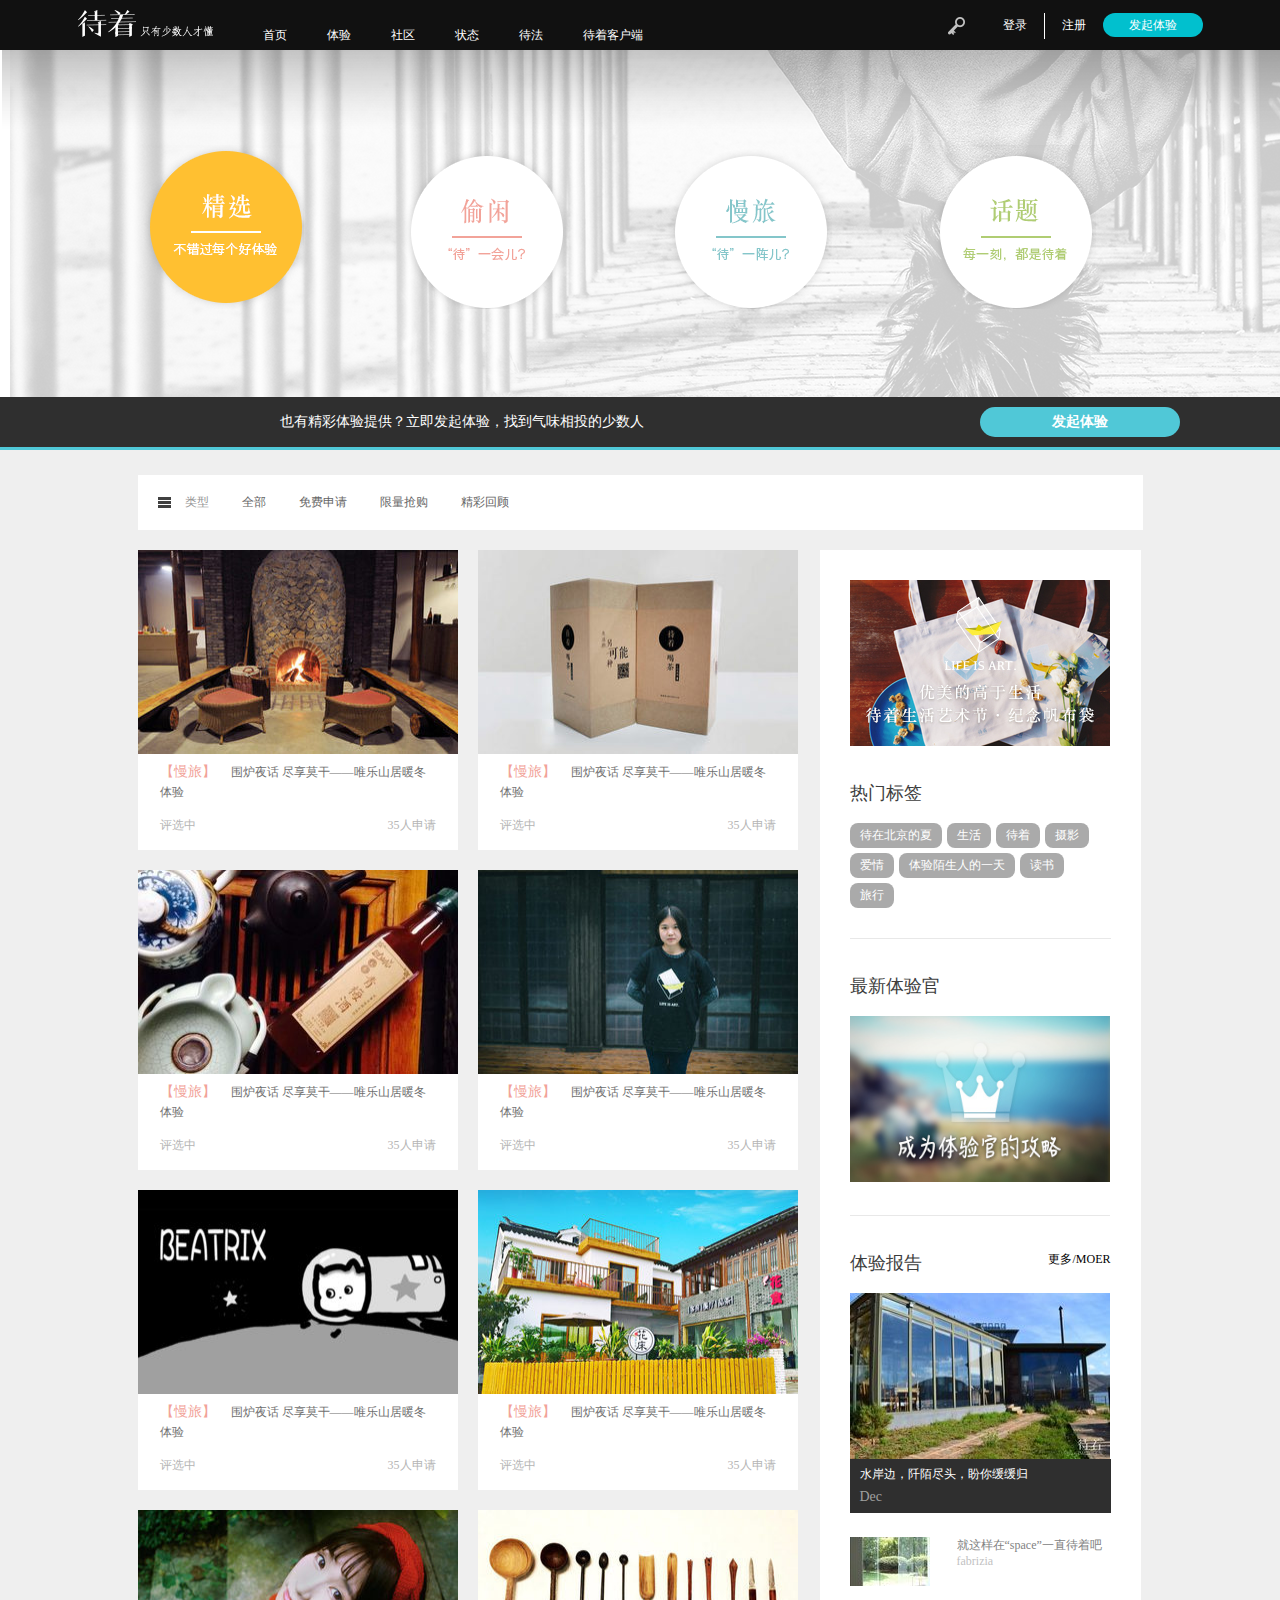
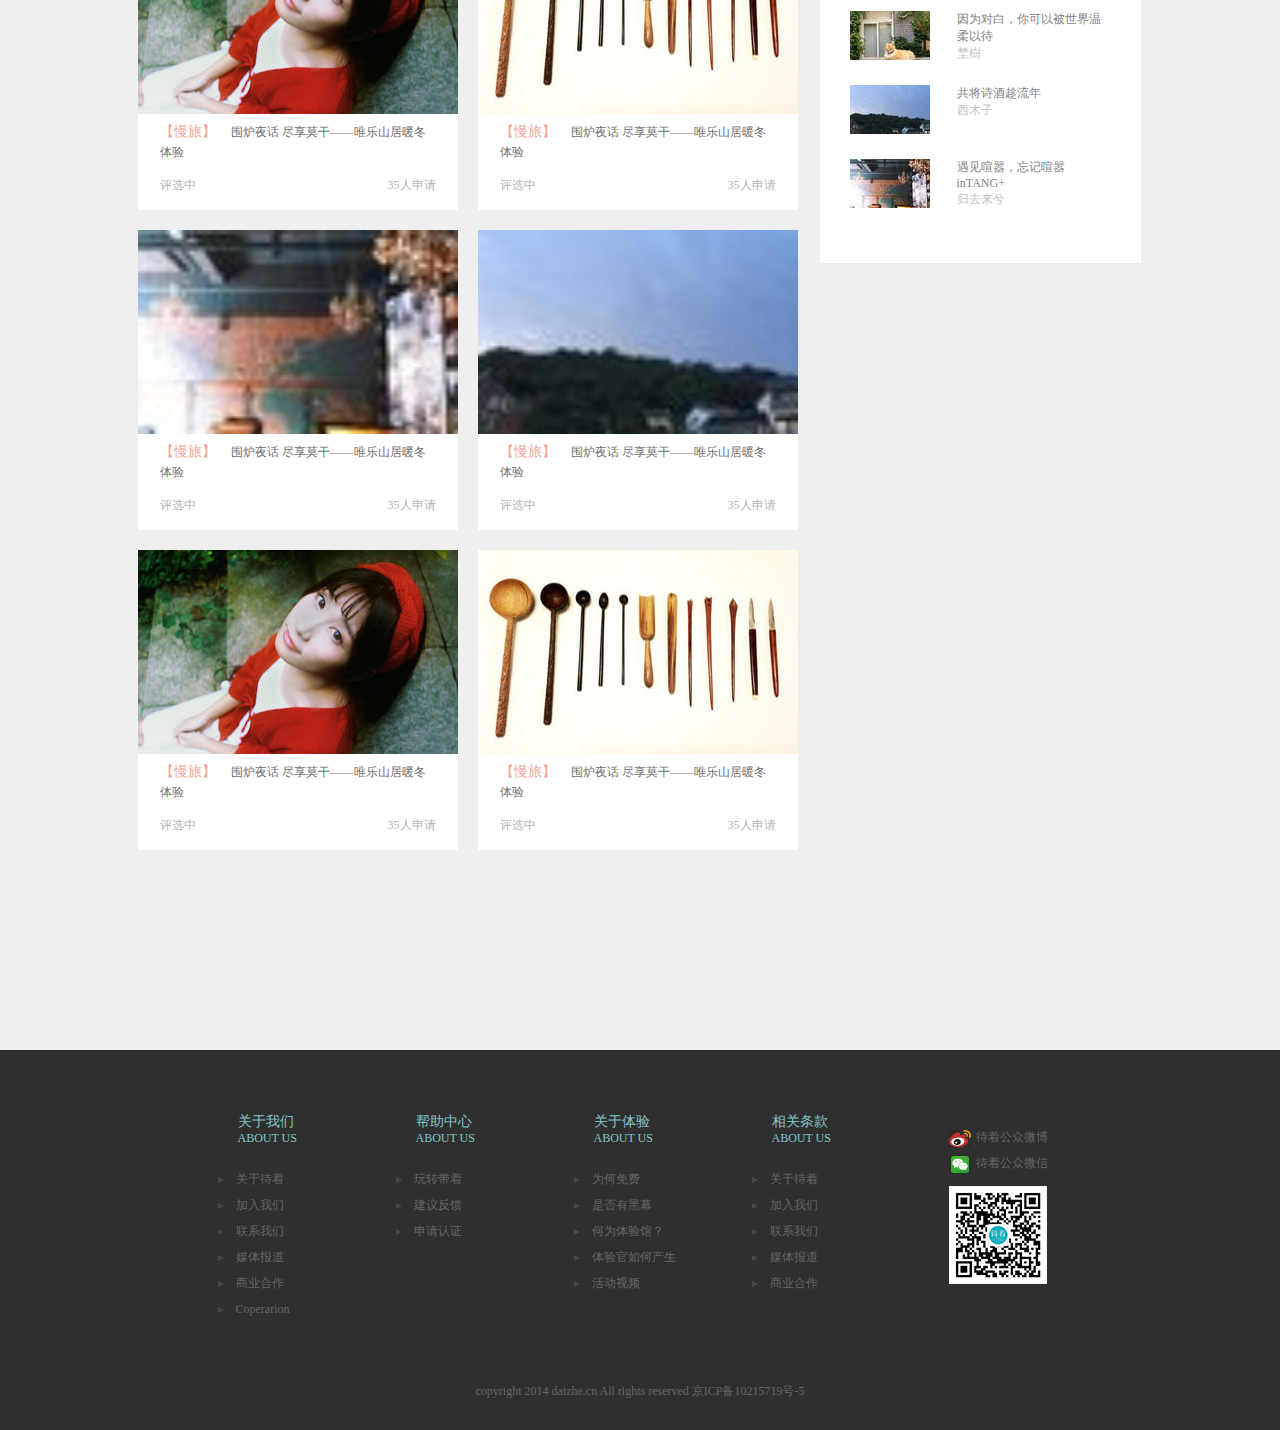
==== stayproject/experience.html @ 308fd0de "stayproject add v1.0" ====
<!DOCTYPE html>
<html>
<head lang="en">
    <meta charset="UTF-8">
    <title></title>
    <link rel="stylesheet" href="css/reset.css">
    <link rel="stylesheet" href="css/common.css">
    <link rel="stylesheet" href="css/experience.css">
</head>
<body>
<!--header部分-->
<div class="header">
    <div class="header-container comWidth">
        <a href="#" class="logo fleft"></a>
        <ul class="fleft">
            <li><a href="index.html">首页</a></li>
            <li><a href="#">体验</a></li>
            <li><a href="#">社区</a></li>
            <li><a href="#">状态</a></li>
            <li><a href="#">待法</a></li>
            <li><a href="#">待着客户端</a></li>
        </ul>
        <div class="header-right fright">
            <button></button>
            <a href="login.html">登录</a>
            <i></i>
            <a href="register.html">注册</a>
            <a href="#" class="create-btn">发起体验</a>
        </div>
    </div>
</div>


<!--banner部分-->
<div class="banner">
    <div class="list">
        <ul>
            <li><a class="jx" href="#"></a></li>
            <li><a class="mv" href="#"></a></li>
            <li><a class="tx" href="#"></a></li>
            <li><a class="ht" href="#"></a></li>
        </ul>
    </div>

    <div class="banner-info">
        <span>也有精彩体验提供？立即发起体验，找到气味相投的少数人</span>
        <button>发起体验</button>
    </div>
</div>
<!--------------------商品列表部分-------------------->
<div class="content">
    <div class="content-container">
        <div class="category">
            <i></i>
            <span>类型</span>
            <a href="#">全部</a>
            <a href="#">免费申请</a>
            <a href="#">限量抢购</a>
            <a href="#">精彩回顾</a>
        </div>
        <div class="list">
            <dl>
                <dt>
                    <img src="images/experience/img14.jpg" alt="">
                    <i class="freeTag"></i>
                </dt>
                <dd>
                    <p class="description"><strong>【慢旅】</strong><span>围炉夜话 尽享莫干——唯乐山居暖冬体验</span></p>
                    <p class="applay"><span class="status">评选中</span><span class="num"><b>35</b>人申请</span></p>
                </dd>
            </dl>

            <dl>
                <dt>
                    <img src="images/experience/img15.jpg" alt="">
                    <i class="freeTag"></i>
                </dt>
                <dd>
                    <p class="description"><strong>【慢旅】</strong><span>围炉夜话 尽享莫干——唯乐山居暖冬体验</span></p>
                    <p class="applay"><span class="status">评选中</span><span class="num"><b>35</b>人申请</span></p>
                </dd>
            </dl>
            <dl>
                <dt>
                    <img src="images/experience/img13.jpg" alt="">
                    <i class="freeTag"></i>
                </dt>
                <dd>
                    <p class="description"><strong>【慢旅】</strong><span>围炉夜话 尽享莫干——唯乐山居暖冬体验</span></p>
                    <p class="applay"><span class="status">评选中</span><span class="num"><b>35</b>人申请</span></p>
                </dd>
            </dl>

            <dl>
                <dt>
                    <img src="images/experience/img12.jpg" alt="">
                    <i class="freeTag"></i>
                </dt>
                <dd>
                    <p class="description"><strong>【慢旅】</strong><span>围炉夜话 尽享莫干——唯乐山居暖冬体验</span></p>
                    <p class="applay"><span class="status">评选中</span><span class="num"><b>35</b>人申请</span></p>
                </dd>
            </dl>
            <dl>
                <dt>
                    <img src="images/experience/img11.jpg" alt="">
                    <i class="freeTag"></i>
                </dt>
                <dd>
                    <p class="description"><strong>【慢旅】</strong><span>围炉夜话 尽享莫干——唯乐山居暖冬体验</span></p>
                    <p class="applay"><span class="status">评选中</span><span class="num"><b>35</b>人申请</span></p>
                </dd>
            </dl>

            <dl>
                <dt>
                    <img src="images/experience/img10.jpg" alt="">
                    <i class="freeTag"></i>
                </dt>
                <dd>
                    <p class="description"><strong>【慢旅】</strong><span>围炉夜话 尽享莫干——唯乐山居暖冬体验</span></p>
                    <p class="applay"><span class="status">评选中</span><span class="num"><b>35</b>人申请</span></p>
                </dd>
            </dl>
            <dl>
                <dt>
                    <img src="images/experience/img9.jpg" alt="">
                    <i class="freeTag"></i>
                </dt>
                <dd>
                    <p class="description"><strong>【慢旅】</strong><span>围炉夜话 尽享莫干——唯乐山居暖冬体验</span></p>
                    <p class="applay"><span class="status">评选中</span><span class="num"><b>35</b>人申请</span></p>
                </dd>
            </dl>

            <dl>
                <dt>
                    <img src="images/experience/img8.jpg" alt="">
                    <i class="freeTag"></i>
                </dt>
                <dd>
                    <p class="description"><strong>【慢旅】</strong><span>围炉夜话 尽享莫干——唯乐山居暖冬体验</span></p>
                    <p class="applay"><span class="status">评选中</span><span class="num"><b>35</b>人申请</span></p>
                </dd>
            </dl>
            <dl>
                <dt>
                    <img src="images/experience/img6.jpg" alt="">
                    <i class="freeTag"></i>
                </dt>
                <dd>
                    <p class="description"><strong>【慢旅】</strong><span>围炉夜话 尽享莫干——唯乐山居暖冬体验</span></p>
                    <p class="applay"><span class="status">评选中</span><span class="num"><b>35</b>人申请</span></p>
                </dd>
            </dl>

            <dl>
                <dt>
                    <img src="images/experience/img5.jpg" alt="">
                    <i class="freeTag"></i>
                </dt>
                <dd>
                    <p class="description"><strong>【慢旅】</strong><span>围炉夜话 尽享莫干——唯乐山居暖冬体验</span></p>
                    <p class="applay"><span class="status">评选中</span><span class="num"><b>35</b>人申请</span></p>
                </dd>
            </dl>
            <dl>
                <dt>
                    <img src="images/experience/img9.jpg" alt="">
                    <i class="freeTag"></i>
                </dt>
                <dd>
                    <p class="description"><strong>【慢旅】</strong><span>围炉夜话 尽享莫干——唯乐山居暖冬体验</span></p>
                    <p class="applay"><span class="status">评选中</span><span class="num"><b>35</b>人申请</span></p>
                </dd>
            </dl>

            <dl>
                <dt>
                    <img src="images/experience/img8.jpg" alt="">
                    <i class="freeTag"></i>
                </dt>
                <dd>
                    <p class="description"><strong>【慢旅】</strong><span>围炉夜话 尽享莫干——唯乐山居暖冬体验</span></p>
                    <p class="applay"><span class="status">评选中</span><span class="num"><b>35</b>人申请</span></p>
                </dd>
            </dl>
        </div>
        <div class="side">
            <img src="images/experience/img16.jpg" alt="">

            <div><h2>热门标签</h2></div>
            <ul class="tabList">
                <li><a href="#">待在北京的夏</a></li>
                <li><a href="#">生活</a></li>
                <li><a href="#">待着</a></li>
                <li><a href="#">摄影</a></li>
                <li><a href="#">爱情</a></li>
                <li><a href="#">体验陌生人的一天</a></li>
                <li><a href="#">读书</a></li>
                <li><a href="#">旅行</a></li>
            </ul>
            <h2>最新体验官</h2>
            <ul>
                <li><a href="#"></a></li>
                <li><a href="#"></a></li>
                <li><a href="#"></a></li>
                <li><a href="#"></a></li>
            </ul>
            <img class="expTitle" src="images/experience/img1.jpg" alt="">

            <div><h2 class="fleft">体验报告</h2><span class="more fright">更多/MOER</span></div>
            <div>
                <img src="images/experience/img2.jpg" alt="">

                <p class="imgText">
                    <span>水岸边，阡陌尽头，盼你缓缓归<br></span>
                    <b>Dec</b>
                </p>

                <div class="imgList">
                    <dl>
                        <dt>
                            <a class="one" href="#"></a>
                        </dt>
                        <dd>
                            <p>就这样在“space”一直待着吧 </p>
                            <b>fabrizia</b>
                        </dd>
                    </dl>
                    <dl>
                        <dt>
                            <a class="two" href="#"></a>
                        </dt>
                        <dd>
                            <p>因为对白，你可以被世界温柔以待
                            </p>
                            <b>埜樹</b>
                        </dd>
                    </dl>
                    <dl>
                        <dt>
                            <a class="three" href="#"></a>
                        </dt>
                        <dd>
                            <p>共将诗酒趁流年
                            </p>
                            <b>西木子</b>
                        </dd>
                    </dl>
                    <dl>
                        <dt>
                            <a class="four" href="#"></a>
                        </dt>
                        <dd>
                            <p>遇见喧嚣，忘记喧嚣 inTANG+
                            </p>
                            <b>归去来兮</b>
                        </dd>
                    </dl>
                </div>
            </div>
        </div>
    </div>
</div>

<!--footer底部部分-->
<div class="footer">
    <div class="footer-container comWidth">
        <dl>
            <dt>
                <span>关于我们<br></span>
                <b>ABOUT US</b>
            </dt>
            <dd>
                <ul>
                    <li><i></i><a href="#">关于待着</a></li>
                    <li><i></i><a href="#">加入我们</a></li>
                    <li><i></i><a href="#">联系我们</a></li>
                    <li><i></i><a href="#">媒体报道</a></li>
                    <li><i></i><a href="#">商业合作</a></li>
                    <li><i></i><a href="#">Coperarion</a></li>
                </ul>
            </dd>
        </dl>
        <dl>
            <dt>
                <span>帮助中心<br></span>
                <b>ABOUT US</b>
            </dt>
            <dd>
                <ul>
                    <li><i></i><a href="#">玩转带着</a></li>
                    <li><i></i><a href="#">建议反馈</a></li>
                    <li><i></i><a href="#">申请认证</a></li>


                </ul>
            </dd>
        </dl>
        <dl>
            <dt>
                <span>关于体验<br></span>
                <b>ABOUT US</b>
            </dt>
            <dd>
                <ul>
                    <li><i></i><a href="#">为何免费</a></li>
                    <li><i></i><a href="#">是否有黑幕</a></li>
                    <li><i></i><a href="#">何为体验馆？</a></li>
                    <li><i></i><a href="#">体验官如何产生</a></li>
                    <li><i></i><a href="#">活动视频</a></li>
                </ul>
            </dd>
        </dl>
        <dl>
            <dt>
                <span>相关条款<br></span>
                <b>ABOUT US</b>
            </dt>
            <dd>
                <ul>
                    <li><i></i><a href="#">关于待着</a></li>
                    <li><i></i><a href="#">加入我们</a></li>
                    <li><i></i><a href="#">联系我们</a></li>
                    <li><i></i><a href="#">媒体报道</a></li>
                    <li><i></i><a href="#">商业合作</a></li>
                </ul>
            </dd>
        </dl>
        <div class="code">
            <p class="weibo"><i></i><a href="">待着公众微博</a></p>

            <p class="weixin"><i></i><a href="">待着公众微信</a></p>
            <img src="images/common/daizhe_code.png" alt="">
        </div>
        <p class="bottom-info">copyright 2014 daizhe.cn All rights reserved 京ICP备10215719号-5</p>
    </div>
</div>
</body>
</html>
---- stayproject/css/common.css ----
@charset "UTF-8";
.comWidth {
  width: 1125px;
  margin: 0 auto; }

.fleft {
  float: left; }

.fright {
  float: right; }

/*-----------回到顶部-----------------*/
.backtop {
  cursor: pointer;
  position: fixed;
  right: 15px;
  bottom: 30px;
  z-index: 1; }
  .backtop .top {
    display: block;
    width: 60px;
    height: 60px;
    border-bottom: 1px solid #fff;
    background: url("../images/common/returnTop.png") no-repeat left top; }
    .backtop .top:hover {
      background: url("../images/common/returnTop.png") no-repeat left top; }
  .backtop .com {
    display: block;
    width: 60px;
    height: 60px;
    border-bottom: 1px solid #fff;
    background: url("../images/common/returnTop.png") no-repeat left top; }
  .backtop .exp {
    display: block;
    width: 60px;
    height: 60px;
    background: url("../images/common/returnTop.png") no-repeat left top; }

/*--------------------------header顶部部分------------------------------*/
.header {
  height: 50px;
  width: 100%;
  background: #111;
  overflow: hidden; }
  .header .logo {
    display: block;
    width: 135px;
    height: 27px;
    background: url("../images/common/logo.png") no-repeat left top;
    margin-top: 10px;
    margin-right: 30px; }
  .header ul li {
    float: left;
    margin-top: 28px; }
    .header ul li a {
      padding: 0 20px;
      color: #fff;
      line-height: 12px; }
  .header .header-right {
    height: 50px;
    line-height: 50px; }
    .header .header-right button {
      border: 0;
      width: 18px;
      height: 18px;
      background: url("../images/index/search.png") no-repeat left -17px;
      margin-right: 20px;
      vertical-align: middle; }
    .header .header-right i {
      display: inline-block;
      width: 1px;
      height: 26px;
      background: #fff;
      vertical-align: middle; }
    .header .header-right a {
      font-size: 12px;
      color: #fff;
      padding: 0 14px; }
      .header .header-right a:hover {
        color: #84c6ca; }
    .header .header-right .create-btn {
      padding: 5px 26px;
      background: #01c0ce;
      border-radius: 40px; }
      .header .header-right .create-btn:hover {
        color: #fff;
        background: #50c8d7; }

/*------------------------footer底部---------------------------*/
.footer {
  height: 380px;
  background: #2f2f2f;
  position: relative; }
  .footer .footer-container {
    width: 985px;
    padding-left: 140px; }
    .footer .footer-container dl {
      float: left;
      width: 178px;
      margin-top: 63px; }
      .footer .footer-container dl dt {
        padding-left: 20px;
        margin-bottom: 20px; }
        .footer .footer-container dl dt span {
          color: #84c6ca;
          font-size: 14px; }
        .footer .footer-container dl dt b {
          font-size: 12px;
          color: #84c6ca; }
      .footer .footer-container dl dd ul li i {
        display: inline-block;
        width: 8px;
        height: 8px;
        background: url("../images/index/bottomherf_bg.png") no-repeat left bottom;
        margin-right: 10px; }
      .footer .footer-container dl dd ul li a {
        line-height: 26px; }
    .footer .footer-container .code {
      float: right;
      margin-top: 74px;
      margin-right: 155px; }
      .footer .footer-container .code .weibo i {
        display: inline-block;
        width: 22px;
        height: 17px;
        background: url("../images/common/sina_icon.png") no-repeat left top;
        vertical-align: middle;
        margin-right: 5px; }
      .footer .footer-container .code .weibo a {
        line-height: 26px; }
        .footer .footer-container .code .weibo a:hover {
          text-decoration: underline; }
      .footer .footer-container .code .weixin {
        margin-bottom: 10px; }
        .footer .footer-container .code .weixin i {
          display: inline-block;
          width: 22px;
          height: 17px;
          background: url("../images/common/weixin_icon.png") no-repeat left top;
          vertical-align: middle;
          margin-right: 5px; }
        .footer .footer-container .code .weixin a {
          line-height: 26px; }
          .footer .footer-container .code .weixin a:hover {
            text-decoration: underline; }
    .footer .footer-container .bottom-info {
      text-align: center;
      position: absolute;
      left: 0;
      right: 0;
      bottom: 30px;
      color: #666; }
---- stayproject/css/experience.css ----
@charset "UTF-8";
.conWidth {
  width: 1000px;
  margin: 0 auto; }

/*------------------banner部分---------------------*/
.banner {
  height: 400px;
  position: relative;
  background: url("../images/experience/list_banner.png") no-repeat left top;
  overflow: hidden; }
  .banner .list {
    width: 1000px;
    margin: 0 auto;
    margin-top: 95px; }
    .banner .list ul {
      margin-right: -100px;
      overflow: hidden; }
      .banner .list ul li {
        float: left;
        margin-right: 100px; }
        .banner .list ul li a {
          display: block;
          width: 164px;
          height: 164px; }
        .banner .list ul li .jx {
          background: url("../images/experience/list_bigNav1.png") no-repeat left top; }
          .banner .list ul li .jx:hover {
            background: url("../images/experience/list_bigNav1.png") no-repeat left -175px; }
        .banner .list ul li .mv {
          background: url("../images/experience/list_bigNav2.png") no-repeat left top; }
          .banner .list ul li .mv:hover {
            background: url("../images/experience/list_bigNav2.png") no-repeat left -180px; }
        .banner .list ul li .tx {
          background: url("../images/experience/list_bigNav3.png") no-repeat left top; }
          .banner .list ul li .tx:hover {
            background: url("../images/experience/list_bigNav3.png") no-repeat left -180px; }
        .banner .list ul li .ht {
          background: url("../images/experience/list_bigNav4new.png") no-repeat left top; }
          .banner .list ul li .ht:hover {
            background: url("../images/experience/list_bigNav4new.png") no-repeat left -175px; }
  .banner .banner-info {
    width: 100%;
    height: 50px;
    border-bottom: 3px solid #50c8d7;
    position: absolute;
    left: 0;
    bottom: 0;
    background: #2f2f2f; }
    .banner .banner-info span {
      color: #fff;
      font-size: 14px;
      line-height: 50px;
      margin-left: 280px; }
    .banner .banner-info button {
      width: 200px;
      height: 30px;
      background: #50c8d7;
      border-radius: 40px;
      border: 0;
      color: #fff;
      font-size: 14px;
      font-weight: bold;
      float: right;
      margin-right: 100px;
      margin-top: 10px; }

/*----------------商品列表部分--------------------*/
.content {
  height: 2200px;
  background: #efefef; }
  .content .content-container {
    width: 1005px;
    height: 2200px;
    margin: 0 auto;
    overflow: hidden; }
    .content .content-container .category {
      height: 55px;
      background: #fff;
      margin-top: 25px;
      line-height: 54px; }
      .content .content-container .category i {
        display: inline-block;
        width: 14px;
        height: 12px;
        background: url("../images/common/icos.png") no-repeat -352px -118px;
        margin-left: 20px;
        margin-right: 10px;
        vertical-align: middle; }
      .content .content-container .category span {
        color: #959595; }
      .content .content-container .category a {
        margin-left: 30px; }
        .content .content-container .category a:hover {
          text-decoration: underline; }
    .content .content-container .list {
      width: 682px;
      height: 2200px;
      float: left;
      margin-top: 20px; }
      .content .content-container .list dl {
        width: 320px;
        height: 300px;
        margin: 0 20px 20px 0;
        float: left; }
        .content .content-container .list dl dt {
          height: 204px; }
          .content .content-container .list dl dt img {
            width: 320px;
            height: 204px;
            overflow: hidden; }
        .content .content-container .list dl dd {
          height: 96px;
          background: #fff;
          overflow: hidden; }
          .content .content-container .list dl dd .description {
            padding: 0 32px 0 22px;
            line-height: 20px;
            margin-top: 8px; }
            .content .content-container .list dl dd .description strong {
              color: #f2a399;
              margin-right: 15px; }
            .content .content-container .list dl dd .description span {
              color: #707070; }
          .content .content-container .list dl dd .applay {
            padding: 0 22px;
            margin-top: 15px; }
            .content .content-container .list dl dd .applay .status {
              float: left;
              color: #b5b5b5; }
            .content .content-container .list dl dd .applay .num {
              float: right;
              font-size: 12px;
              color: #b5b5b5; }
              .content .content-container .list dl dd .applay .num b {
                font-size: 12px; }
    .content .content-container .side {
      width: 261px;
      background: #ffffff;
      float: left;
      margin-top: 20px;
      padding: 30px; }
      .content .content-container .side img {
        width: 260px;
        height: 166px; }
      .content .content-container .side h2 {
        color: #3d3d3d;
        font-size: 18px;
        margin-top: 35px;
        margin-bottom: 18px; }
      .content .content-container .side .expTitle {
        padding-bottom: 33px;
        border-bottom: 1px solid #e8e8e8; }
      .content .content-container .side .tabList {
        overflow: hidden;
        padding-bottom: 25px;
        border-bottom: 1px solid #e8e8e8; }
        .content .content-container .side .tabList li {
          float: left;
          margin-right: 5px;
          margin-bottom: 5px; }
          .content .content-container .side .tabList li a {
            display: block;
            padding: 4px 10px;
            color: #fff;
            background: #aaaaaa;
            border-radius: 8px; }
            .content .content-container .side .tabList li a:hover {
              background: #2f2f2f; }
      .content .content-container .side .more {
        display: block;
        margin-top: 35px;
        margin-bottom: 18px; }
      .content .content-container .side .imgText {
        width: 251px;
        height: 54px;
        background: #2f2f2f;
        padding-left: 10px; }
        .content .content-container .side .imgText span {
          color: #fff;
          line-height: 30px; }
        .content .content-container .side .imgText b {
          color: #a0a0a0; }
      .content .content-container .side .imgList {
        margin-top: 24px; }
        .content .content-container .side .imgList dl {
          height: 50px;
          margin-bottom: 24px; }
          .content .content-container .side .imgList dl dt {
            width: 80px;
            height: 52px;
            float: left; }
            .content .content-container .side .imgList dl dt a {
              display: block;
              width: 80px;
              height: 52px; }
            .content .content-container .side .imgList dl dt .one {
              background: url("../images/experience/img3.jpg") no-repeat left top; }
            .content .content-container .side .imgList dl dt .two {
              background: url("../images/experience/img4.jpg") no-repeat left top; }
            .content .content-container .side .imgList dl dt .three {
              background: url("../images/experience/img5.jpg") no-repeat left top; }
            .content .content-container .side .imgList dl dt .four {
              background: url("../images/experience/img6.jpg") no-repeat left top; }
          .content .content-container .side .imgList dl dd {
            float: right;
            width: 154px;
            height: 52px; }
            .content .content-container .side .imgList dl dd p {
              font-size: 12px;
              color: #828282; }
            .content .content-container .side .imgList dl dd b {
              color: #c2c2c2;
              font-size: 12px; }
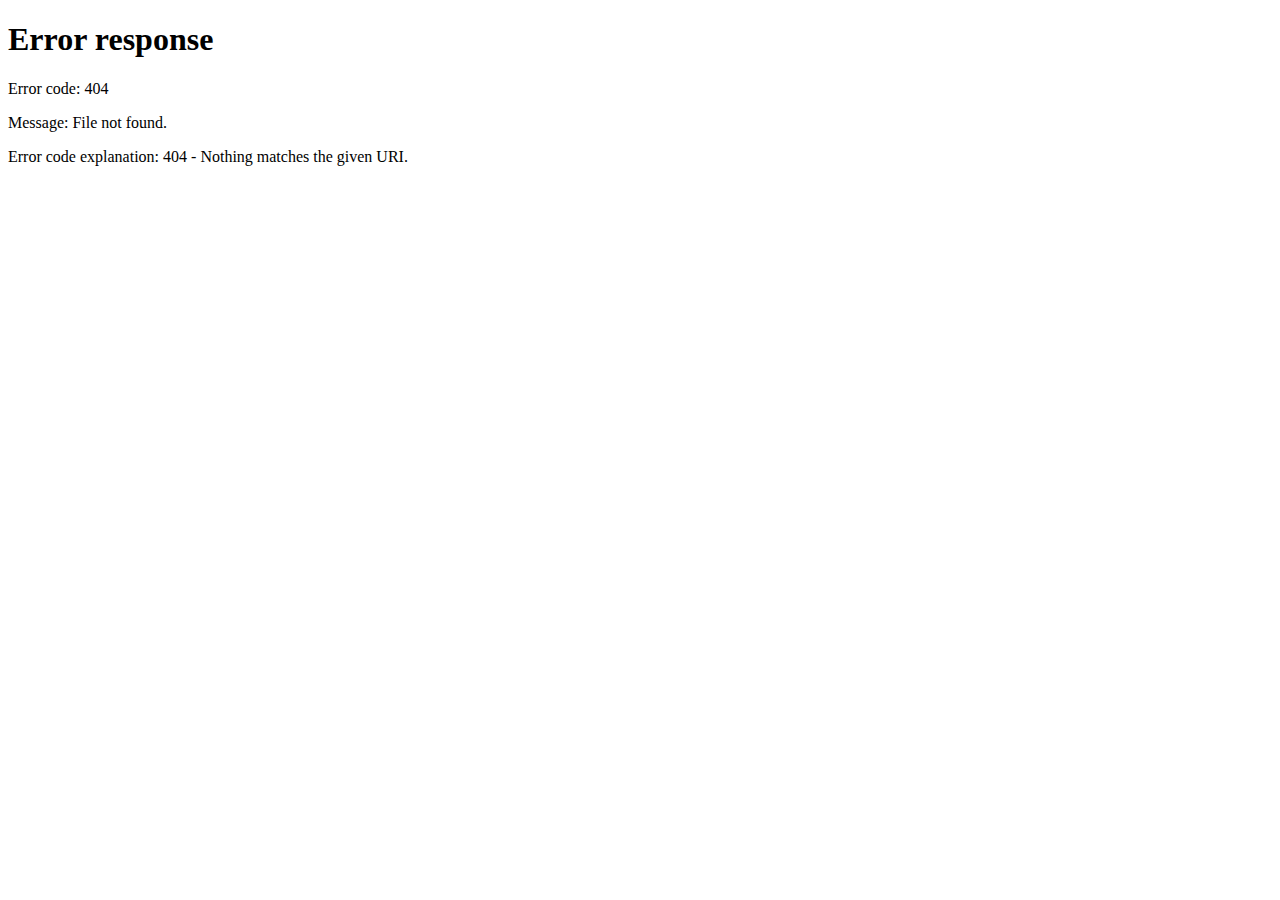
==== commit 5c843caf: "stayproject v2.0" ====
--- a/stayproject/experience.html
+++ b/stayproject/experience.html
@@ -6,6 +6,16 @@
     <link rel="stylesheet" href="css/reset.css">
     <link rel="stylesheet" href="css/common.css">
     <link rel="stylesheet" href="css/experience.css">
+    <link rel="stylesheet" href="css/Pager.css">
+
+    <script src="js/source/jquery-1.8.3.min.js"></script>
+    <script src="js/source/jquery.pager.js"></script>
+
+    <!--<script src="js/source/jquery-3.1.0.js"></script>-->
+    <script src="js/me/common.js"></script>
+    <script src="js/source/startMove.js"></script>
+    <script src="js/me/experience.js"></script>
+
 </head>
 <body>
 <!--header部分-->
@@ -13,7 +23,7 @@
     <div class="header-container comWidth">
         <a href="#" class="logo fleft"></a>
         <ul class="fleft">
-            <li><a href="index.html">首页</a></li>
+            <li><a href="" id="indexpage">首页</a></li>
             <li><a href="#">体验</a></li>
             <li><a href="#">社区</a></li>
             <li><a href="#">状态</a></li>
@@ -22,9 +32,22 @@
         </ul>
         <div class="header-right fright">
             <button></button>
-            <a href="login.html">登录</a>
-            <i></i>
-            <a href="register.html">注册</a>
+            <div class="loginregbox" id="loginregbox">
+                <a href="login.html">登录</a>
+                <i></i>
+                <a href="register.html">注册</a>
+            </div>
+            <div id="loginedbox">
+                <a class="username" id="currentUser" href="#" class="a">沉默抒怀者</a>
+                <i class="trangle"></i>
+                <div id="infolist">
+                    <a href="" id="mycenter">个人主页</a>
+                    <a href="" id="mymsg">消息中心</a>
+                    <a href="" id="myexp">我的体验</a>
+                    <a href="" id="setting">个人设置</a>
+                    <a href="" id="exit">退出</a>
+                </div>
+            </div>
             <a href="#" class="create-btn">发起体验</a>
         </div>
     </div>
@@ -59,133 +82,147 @@
             <a href="#">精彩回顾</a>
         </div>
         <div class="list">
-            <dl>
-                <dt>
-                    <img src="images/experience/img14.jpg" alt="">
-                    <i class="freeTag"></i>
-                </dt>
-                <dd>
-                    <p class="description"><strong>【慢旅】</strong><span>围炉夜话 尽享莫干——唯乐山居暖冬体验</span></p>
-                    <p class="applay"><span class="status">评选中</span><span class="num"><b>35</b>人申请</span></p>
-                </dd>
-            </dl>
-
-            <dl>
+            <dl class="imgItem">
                 <dt>
                     <img src="images/experience/img15.jpg" alt="">
                     <i class="freeTag"></i>
-                </dt>
-                <dd>
-                    <p class="description"><strong>【慢旅】</strong><span>围炉夜话 尽享莫干——唯乐山居暖冬体验</span></p>
-                    <p class="applay"><span class="status">评选中</span><span class="num"><b>35</b>人申请</span></p>
-                </dd>
-            </dl>
-            <dl>
+                    <a href="#" class="querydetailbtn"><em>查看详情</em></a>
+                </dt>
+                <dd>
+                    <p class="description"><strong>【慢旅】</strong><span>围炉夜话 尽享莫干——唯乐山居暖冬体验</span></p>
+                    <p class="applay"><span class="status">评选中</span><span class="num"><b>35</b>人申请</span></p>
+                </dd>
+            </dl>
+
+            <dl class="imgItem">
+                <dt>
+                    <img src="images/experience/img15.jpg" alt="">
+                    <i class="freeTag"></i>
+                    <a href="#" class="querydetailbtn"><em>查看详情</em></a>
+                </dt>
+                <dd>
+                    <p class="description"><strong>【慢旅】</strong><span>围炉夜话 尽享莫干——唯乐山居暖冬体验</span></p>
+                    <p class="applay"><span class="status">评选中</span><span class="num"><b>35</b>人申请</span></p>
+                </dd>
+            </dl>
+            <dl class="imgItem">
                 <dt>
                     <img src="images/experience/img13.jpg" alt="">
                     <i class="freeTag"></i>
-                </dt>
-                <dd>
-                    <p class="description"><strong>【慢旅】</strong><span>围炉夜话 尽享莫干——唯乐山居暖冬体验</span></p>
-                    <p class="applay"><span class="status">评选中</span><span class="num"><b>35</b>人申请</span></p>
-                </dd>
-            </dl>
-
-            <dl>
+                    <a href="#" class="querydetailbtn"><em>查看详情</em></a>
+                </dt>
+                <dd>
+                    <p class="description"><strong>【慢旅】</strong><span>围炉夜话 尽享莫干——唯乐山居暖冬体验</span></p>
+                    <p class="applay"><span class="status">评选中</span><span class="num"><b>35</b>人申请</span></p>
+                </dd>
+            </dl>
+
+            <dl class="imgItem">
                 <dt>
                     <img src="images/experience/img12.jpg" alt="">
                     <i class="freeTag"></i>
-                </dt>
-                <dd>
-                    <p class="description"><strong>【慢旅】</strong><span>围炉夜话 尽享莫干——唯乐山居暖冬体验</span></p>
-                    <p class="applay"><span class="status">评选中</span><span class="num"><b>35</b>人申请</span></p>
-                </dd>
-            </dl>
-            <dl>
+                    <a href="#" class="querydetailbtn"><em>查看详情</em></a>
+                </dt>
+                <dd>
+                    <p class="description"><strong>【慢旅】</strong><span>围炉夜话 尽享莫干——唯乐山居暖冬体验</span></p>
+                    <p class="applay"><span class="status">评选中</span><span class="num"><b>35</b>人申请</span></p>
+                </dd>
+            </dl>
+            <dl class="imgItem">
                 <dt>
                     <img src="images/experience/img11.jpg" alt="">
                     <i class="freeTag"></i>
-                </dt>
-                <dd>
-                    <p class="description"><strong>【慢旅】</strong><span>围炉夜话 尽享莫干——唯乐山居暖冬体验</span></p>
-                    <p class="applay"><span class="status">评选中</span><span class="num"><b>35</b>人申请</span></p>
-                </dd>
-            </dl>
-
-            <dl>
+                    <a href="#" class="querydetailbtn"><em>查看详情</em></a>
+                </dt>
+                <dd>
+                    <p class="description"><strong>【慢旅】</strong><span>围炉夜话 尽享莫干——唯乐山居暖冬体验</span></p>
+                    <p class="applay"><span class="status">评选中</span><span class="num"><b>35</b>人申请</span></p>
+                </dd>
+            </dl>
+
+            <dl class="imgItem">
                 <dt>
                     <img src="images/experience/img10.jpg" alt="">
                     <i class="freeTag"></i>
-                </dt>
-                <dd>
-                    <p class="description"><strong>【慢旅】</strong><span>围炉夜话 尽享莫干——唯乐山居暖冬体验</span></p>
-                    <p class="applay"><span class="status">评选中</span><span class="num"><b>35</b>人申请</span></p>
-                </dd>
-            </dl>
-            <dl>
+                    <a href="#" class="querydetailbtn"><em>查看详情</em></a>
+                </dt>
+                <dd>
+                    <p class="description"><strong>【慢旅】</strong><span>围炉夜话 尽享莫干——唯乐山居暖冬体验</span></p>
+                    <p class="applay"><span class="status">评选中</span><span class="num"><b>35</b>人申请</span></p>
+                </dd>
+            </dl>
+            <dl class="imgItem">
                 <dt>
                     <img src="images/experience/img9.jpg" alt="">
                     <i class="freeTag"></i>
-                </dt>
-                <dd>
-                    <p class="description"><strong>【慢旅】</strong><span>围炉夜话 尽享莫干——唯乐山居暖冬体验</span></p>
-                    <p class="applay"><span class="status">评选中</span><span class="num"><b>35</b>人申请</span></p>
-                </dd>
-            </dl>
-
-            <dl>
+                    <a href="#" class="querydetailbtn"><em>查看详情</em></a>
+                </dt>
+                <dd>
+                    <p class="description"><strong>【慢旅】</strong><span>围炉夜话 尽享莫干——唯乐山居暖冬体验</span></p>
+                    <p class="applay"><span class="status">评选中</span><span class="num"><b>35</b>人申请</span></p>
+                </dd>
+            </dl>
+
+            <dl class="imgItem">
                 <dt>
                     <img src="images/experience/img8.jpg" alt="">
                     <i class="freeTag"></i>
-                </dt>
-                <dd>
-                    <p class="description"><strong>【慢旅】</strong><span>围炉夜话 尽享莫干——唯乐山居暖冬体验</span></p>
-                    <p class="applay"><span class="status">评选中</span><span class="num"><b>35</b>人申请</span></p>
-                </dd>
-            </dl>
-            <dl>
+                    <a href="#" class="querydetailbtn"><em>查看详情</em></a>
+                </dt>
+                <dd>
+                    <p class="description"><strong>【慢旅】</strong><span>围炉夜话 尽享莫干——唯乐山居暖冬体验</span></p>
+                    <p class="applay"><span class="status">评选中</span><span class="num"><b>35</b>人申请</span></p>
+                </dd>
+            </dl>
+            <dl class="imgItem">
                 <dt>
                     <img src="images/experience/img6.jpg" alt="">
                     <i class="freeTag"></i>
-                </dt>
-                <dd>
-                    <p class="description"><strong>【慢旅】</strong><span>围炉夜话 尽享莫干——唯乐山居暖冬体验</span></p>
-                    <p class="applay"><span class="status">评选中</span><span class="num"><b>35</b>人申请</span></p>
-                </dd>
-            </dl>
-
-            <dl>
+                    <a href="#" class="querydetailbtn"><em>查看详情</em></a>
+                </dt>
+                <dd>
+                    <p class="description"><strong>【慢旅】</strong><span>围炉夜话 尽享莫干——唯乐山居暖冬体验</span></p>
+                    <p class="applay"><span class="status">评选中</span><span class="num"><b>35</b>人申请</span></p>
+                </dd>
+            </dl>
+
+            <dl class="imgItem">
                 <dt>
                     <img src="images/experience/img5.jpg" alt="">
                     <i class="freeTag"></i>
-                </dt>
-                <dd>
-                    <p class="description"><strong>【慢旅】</strong><span>围炉夜话 尽享莫干——唯乐山居暖冬体验</span></p>
-                    <p class="applay"><span class="status">评选中</span><span class="num"><b>35</b>人申请</span></p>
-                </dd>
-            </dl>
-            <dl>
+                    <a href="#" class="querydetailbtn"><em>查看详情</em></a>
+                </dt>
+                <dd>
+                    <p class="description"><strong>【慢旅】</strong><span>围炉夜话 尽享莫干——唯乐山居暖冬体验</span></p>
+                    <p class="applay"><span class="status">评选中</span><span class="num"><b>35</b>人申请</span></p>
+                </dd>
+            </dl>
+            <dl class="imgItem">
                 <dt>
                     <img src="images/experience/img9.jpg" alt="">
                     <i class="freeTag"></i>
-                </dt>
-                <dd>
-                    <p class="description"><strong>【慢旅】</strong><span>围炉夜话 尽享莫干——唯乐山居暖冬体验</span></p>
-                    <p class="applay"><span class="status">评选中</span><span class="num"><b>35</b>人申请</span></p>
-                </dd>
-            </dl>
-
-            <dl>
+                    <a href="#" class="querydetailbtn"><em>查看详情</em></a>
+                </dt>
+                <dd>
+                    <p class="description"><strong>【慢旅】</strong><span>围炉夜话 尽享莫干——唯乐山居暖冬体验</span></p>
+                    <p class="applay"><span class="status">评选中</span><span class="num"><b>35</b>人申请</span></p>
+                </dd>
+            </dl>
+
+            <dl class="imgItem">
                 <dt>
                     <img src="images/experience/img8.jpg" alt="">
                     <i class="freeTag"></i>
-                </dt>
-                <dd>
-                    <p class="description"><strong>【慢旅】</strong><span>围炉夜话 尽享莫干——唯乐山居暖冬体验</span></p>
-                    <p class="applay"><span class="status">评选中</span><span class="num"><b>35</b>人申请</span></p>
-                </dd>
-            </dl>
-        </div>
+                    <a href="#" class="querydetailbtn"><em>查看详情</em></a>
+                </dt>
+                <dd>
+                    <p class="description"><strong>【慢旅】</strong><span>围炉夜话 尽享莫干——唯乐山居暖冬体验</span></p>
+                    <p class="applay"><span class="status">评选中</span><span class="num"><b>35</b>人申请</span></p>
+                </dd>
+            </dl>
+            <div id="pager" ></div>
+        </div>
+
         <div class="side">
             <img src="images/experience/img16.jpg" alt="">
 
--- a/stayproject/css/common.css
+++ b/stayproject/css/common.css
@@ -23,25 +23,28 @@
     border-bottom: 1px solid #fff;
     background: url("../images/common/returnTop.png") no-repeat left top; }
     .backtop .top:hover {
-      background: url("../images/common/returnTop.png") no-repeat left top; }
+      background: url("../images/common/returnTop.png") no-repeat left -66px; }
   .backtop .com {
     display: block;
     width: 60px;
     height: 60px;
     border-bottom: 1px solid #fff;
-    background: url("../images/common/returnTop.png") no-repeat left top; }
+    background: url("../images/common/returnTop.png") no-repeat -67px top; }
+    .backtop .com:hover {
+      background: url("../images/common/returnTop.png") no-repeat -67px -66px; }
   .backtop .exp {
     display: block;
     width: 60px;
     height: 60px;
-    background: url("../images/common/returnTop.png") no-repeat left top; }
+    background: url("../images/common/returnTop.png") no-repeat -133px top; }
+    .backtop .exp:hover {
+      background: url("../images/common/returnTop.png") no-repeat -133px -66px; }
 
 /*--------------------------header顶部部分------------------------------*/
 .header {
   height: 50px;
   width: 100%;
-  background: #111;
-  overflow: hidden; }
+  background: #111; }
   .header .logo {
     display: block;
     width: 135px;
@@ -64,24 +67,67 @@
       width: 18px;
       height: 18px;
       background: url("../images/index/search.png") no-repeat left -17px;
-      margin-right: 20px;
-      vertical-align: middle; }
-    .header .header-right i {
+      padding-right: 20px;
+      vertical-align: middle;
+      border-right-width: 1px;
+      border-right-style: solid;
+      border-right-color: #393A3C;
+      margin-right: 20px; }
+    .header .header-right .loginregbox {
+      display: none; }
+      .header .header-right .loginregbox i {
+        display: inline-block;
+        width: 1px;
+        height: 26px;
+        background: #fff;
+        vertical-align: middle; }
+      .header .header-right .loginregbox a {
+        font-size: 12px;
+        color: #fff;
+        padding: 0 14px; }
+        .header .header-right .loginregbox a:hover {
+          color: #84c6ca; }
+    .header .header-right #loginedbox {
       display: inline-block;
-      width: 1px;
-      height: 26px;
-      background: #fff;
-      vertical-align: middle; }
-    .header .header-right a {
-      font-size: 12px;
-      color: #fff;
-      padding: 0 14px; }
-      .header .header-right a:hover {
-        color: #84c6ca; }
+      width: 125px;
+      position: relative; }
+      .header .header-right #loginedbox .username {
+        text-decoration: none;
+        color: #FFFFFF;
+        line-height: 50px; }
+      .header .header-right #loginedbox .trangle {
+        display: inline-block;
+        width: 8px;
+        height: 4px;
+        background: url("../images/index/name_rico.png") no-repeat left top;
+        float: right;
+        margin-right: 20px;
+        margin-top: 21px; }
+      .header .header-right #loginedbox #infolist {
+        width: 125px;
+        position: absolute;
+        left: 0px;
+        top: 50px;
+        padding-bottom: 0px;
+        float: left;
+        height: 0px;
+        overflow: hidden;
+        background: url("../images/index/navMorebg2.png") no-repeat left top;
+        z-index: 30;
+        text-align: center; }
+        .header .header-right #loginedbox #infolist a {
+          text-decoration: none;
+          color: #FFFFFF;
+          line-height: 25px;
+          display: block;
+          line-height: 28px; }
+          .header .header-right #loginedbox #infolist a:hover {
+            background-color: #0C7DBA; }
     .header .header-right .create-btn {
       padding: 5px 26px;
       background: #01c0ce;
-      border-radius: 40px; }
+      border-radius: 40px;
+      color: #fff; }
       .header .header-right .create-btn:hover {
         color: #fff;
         background: #50c8d7; }
--- a/stayproject/css/experience.css
+++ b/stayproject/css/experience.css
@@ -12,7 +12,8 @@
   .banner .list {
     width: 1000px;
     margin: 0 auto;
-    margin-top: 95px; }
+    margin-top: 95px;
+    overflow: hidden; }
     .banner .list ul {
       margin-right: -100px;
       overflow: hidden; }
@@ -102,13 +103,50 @@
         width: 320px;
         height: 300px;
         margin: 0 20px 20px 0;
-        float: left; }
+        float: left;
+        position: relative; }
         .content .content-container .list dl dt {
-          height: 204px; }
+          height: 204px;
+          position: relative; }
+          .content .content-container .list dl dt:hover .querydetailbtn {
+            background: rgba(0, 0, 0, 0.6);
+            display: block; }
           .content .content-container .list dl dt img {
             width: 320px;
             height: 204px;
             overflow: hidden; }
+          .content .content-container .list dl dt i {
+            width: 55px;
+            height: 55px;
+            position: absolute;
+            left: 0;
+            top: 0;
+            background: url("../images/experience/list_jiaob.png") no-repeat;
+            background-position-x: 0;
+            background-position-y: 0;
+            z-index: 3; }
+          .content .content-container .list dl dt .querydetailbtn {
+            display: none;
+            position: absolute;
+            left: 0;
+            top: 0;
+            right: 0;
+            bottom: 0; }
+            .content .content-container .list dl dt .querydetailbtn em {
+              position: absolute;
+              left: 0;
+              top: 0;
+              right: 0;
+              bottom: 0;
+              display: block;
+              width: 130px;
+              height: 36px;
+              font-size: 13px;
+              text-align: center;
+              line-height: 36px;
+              border: 2px solid #50c8d7;
+              color: #50c8d7;
+              margin: auto; }
         .content .content-container .list dl dd {
           height: 96px;
           background: #fff;
--- a/stayproject/css/Pager.css
+++ b/stayproject/css/Pager.css
@@ -0,0 +1,33 @@
+﻿#pager ul.pages {
+    display: block;
+    border: none;
+    text-transform: uppercase;
+    font-size: 10px;
+    margin: 10px 0 50px;
+    padding: 0;
+}
+
+#pager ul.pages li {
+    list-style: none;
+    float: left;
+    border: 1px solid #ccc;
+    text-decoration: none;
+    margin: 0 5px 0 0;
+    padding: 5px;
+}
+
+#pager ul.pages li:hover {
+    border: 1px solid #003f7e;
+}
+
+#pager ul.pages li.pgEmpty {
+    border: 1px solid #eee;
+    color: #eee;
+}
+
+#pager ul.pages li.pgCurrent {
+    border: 1px solid #003f7e;
+    color: #000;
+    font-weight: 700;
+    background-color: #eee;
+}